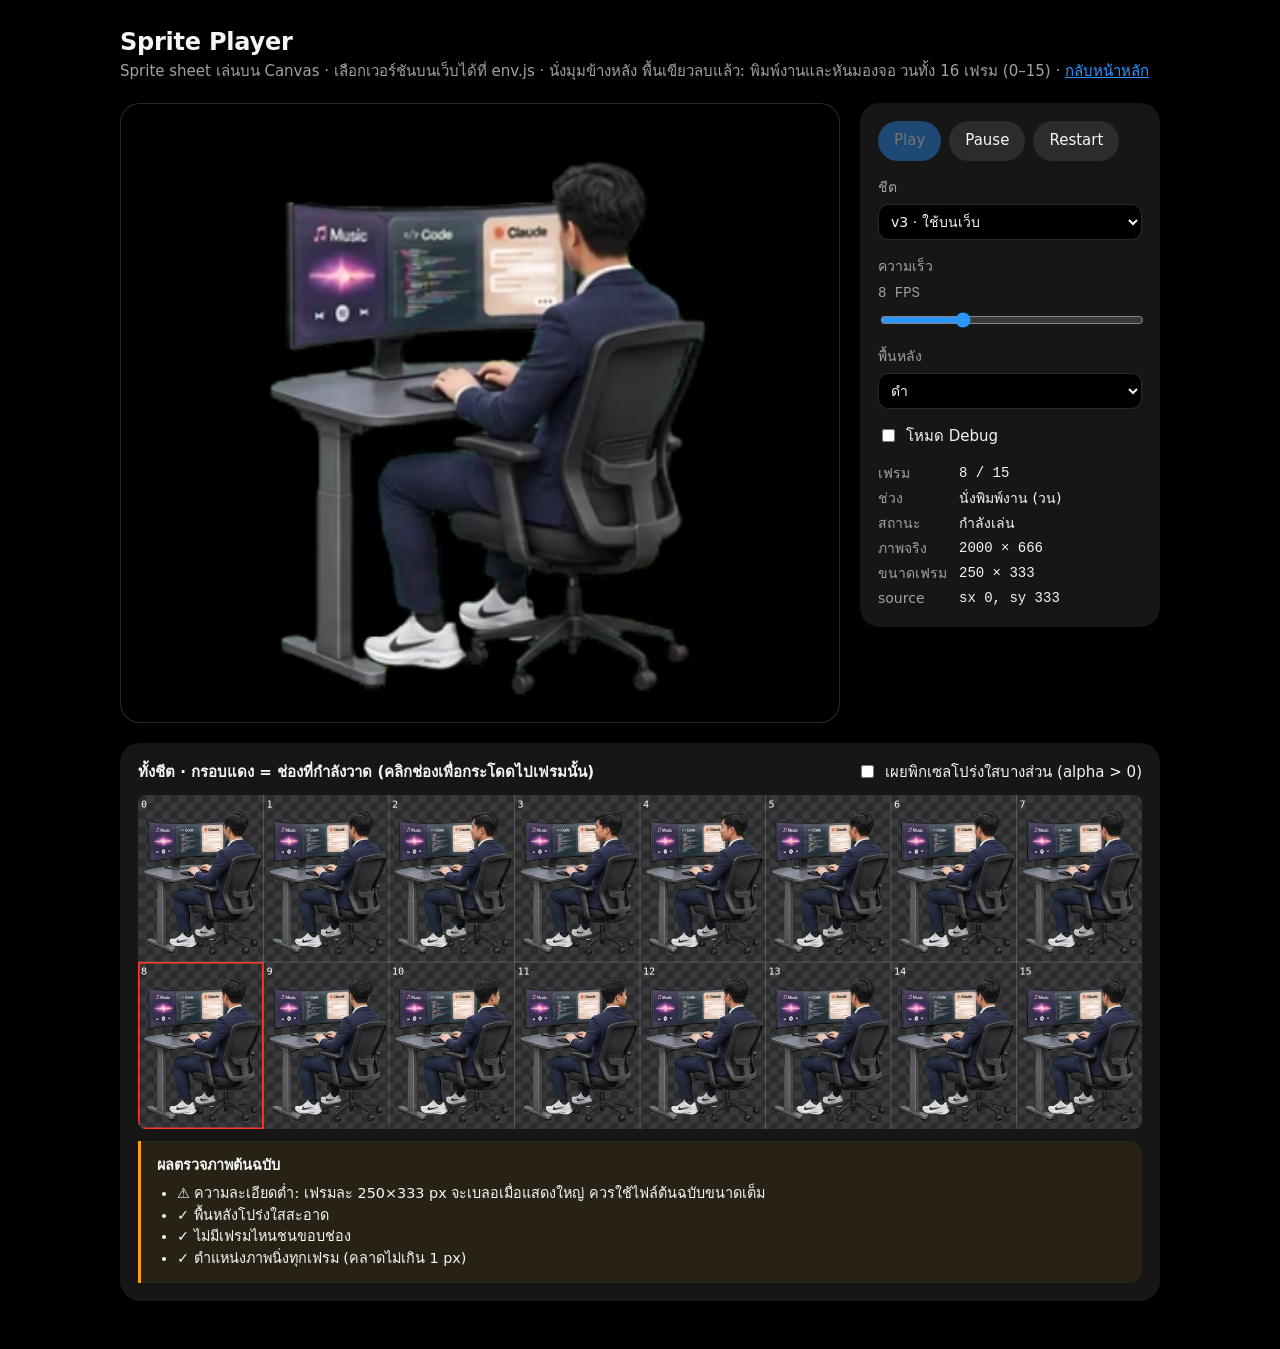
==== sprite.html @ 629b47de "Add the v3 green-screen sprite sheet and make it the default scripts/chroma_key.py turns the green b" ====
<!doctype html>
<html lang="th">
<head>
  <meta charset="utf-8">
  <meta name="viewport" content="width=device-width, initial-scale=1">
  <title>Sprite Player</title>
  <meta name="robots" content="noindex">
  <link rel="icon" href="assets/logo.svg?v=2" type="image/svg+xml">
  <style>
    :root { --bg: #000; --panel: #161617; --line: rgb(255 255 255 / 0.16); --text: #f5f5f7; --muted: #a1a1a6; --accent: #2997ff; }
    * { box-sizing: border-box; }
    body { margin: 0; padding: 24px 16px 48px; background: var(--bg); color: var(--text); font: 15px/1.5 system-ui, -apple-system, "Noto Sans Thai", sans-serif; }
    main { max-width: 1040px; margin: 0 auto; display: grid; gap: 20px; }
    h1 { margin: 0; font-size: 1.5rem; letter-spacing: -0.01em; }
    p { margin: 0; color: var(--muted); }
    a { color: var(--accent); }
    .player { display: grid; grid-template-columns: minmax(0, 1fr) 300px; gap: 20px; align-items: start; }
    .stage { position: relative; height: min(70vh, 620px); border: 1px solid var(--line); border-radius: 20px; overflow: hidden; }
    .stage[data-bg="dark"] { background: #000; }
    .stage[data-bg="light"] { background: #fff; }
    .stage[data-bg="checker"] { background: repeating-conic-gradient(#3a3a3c 0 25%, #2c2c2e 0 50%) 0 0 / 24px 24px; }
    .stage canvas { display: block; width: 100%; height: 100%; }
    .panel { display: grid; gap: 16px; padding: 18px; background: var(--panel); border-radius: 20px; }
    .row { display: flex; flex-wrap: wrap; gap: 8px; align-items: center; }
    button { min-height: 40px; padding: 0 16px; border: 0; border-radius: 999px; background: #2c2c2e; color: var(--text); font: inherit; cursor: pointer; }
    button:hover { background: #3a3a3c; }
    button.primary { background: var(--accent); color: #fff; }
    button:disabled { opacity: .4; cursor: default; }
    button:focus-visible, input:focus-visible, select:focus-visible { outline: 2px solid var(--accent); outline-offset: 2px; }
    label { display: grid; gap: 6px; color: var(--muted); font-size: .875rem; }
    .inline { display: flex; gap: 8px; align-items: center; color: var(--text); font-size: .9375rem; }
    input[type="range"] { width: 100%; accent-color: var(--accent); }
    select { min-height: 36px; border: 1px solid var(--line); border-radius: 10px; background: #000; color: var(--text); font: inherit; padding: 0 8px; }
    output, .mono { font-family: ui-monospace, "SF Mono", monospace; font-variant-numeric: tabular-nums; }
    .readout { display: grid; grid-template-columns: auto 1fr; gap: 4px 12px; margin: 0; font-size: .875rem; }
    .readout dt { color: var(--muted); }
    .readout dd { margin: 0; }
    .debug-only[hidden] { display: none; }
    .sheet-wrap { padding: 18px; background: var(--panel); border-radius: 20px; display: grid; gap: 12px; }
    .sheet { position: relative; width: 100%; background: repeating-conic-gradient(#3a3a3c 0 25%, #2c2c2e 0 50%) 0 0 / 16px 16px; border-radius: 8px; overflow: hidden; }
    .sheet canvas { display: block; width: 100%; height: auto; cursor: pointer; }
    .note { padding: 14px 16px; border-left: 3px solid #ff9f0a; background: rgb(255 159 10 / 0.08); border-radius: 0 12px 12px 0; color: var(--text); font-size: .9rem; }
    .note ul { margin: 6px 0 0; padding-left: 20px; }
    @media (max-width: 760px) { .player { grid-template-columns: minmax(0, 1fr); } .stage { height: 60vh; } }
  </style>
</head>
<body>
<main>
  <header>
    <h1>Sprite Player</h1>
    <p>Sprite sheet เล่นบน Canvas · เลือกเวอร์ชันบนเว็บได้ที่ env.js · <span id="sheet-desc"></span> · <a href="./">กลับหน้าหลัก</a></p>
  </header>

  <section class="player">
    <div class="stage" id="stage" data-bg="dark">
      <canvas id="canvas" role="img" aria-label="แอนิเมชันเดินเข้าโต๊ะแล้วพิมพ์งานบน MacBook"></canvas>
    </div>
    <div class="panel">
      <div class="row">
        <button class="primary" id="play" type="button">Play</button>
        <button id="pause" type="button">Pause</button>
        <button id="restart" type="button">Restart</button>
      </div>
      <label>ชีต
        <select id="sheet-pick"></select>
      </label>
      <label>ความเร็ว <output id="fps-out" class="mono">8 FPS</output>
        <input id="fps" type="range" min="1" max="24" step="1" value="8">
      </label>
      <label>พื้นหลัง
        <select id="bg">
          <option value="dark">ดำ</option>
          <option value="light">ขาว</option>
          <option value="checker">ตารางโปร่งใส</option>
        </select>
      </label>
      <label class="inline"><input id="debug" type="checkbox"> โหมด Debug</label>
      <div class="debug-only" id="debug-tools" hidden>
        <div class="row">
          <button id="prev" type="button">◀ Previous</button>
          <button id="next" type="button">Next ▶</button>
        </div>
      </div>
      <dl class="readout">
        <dt>เฟรม</dt><dd class="mono" id="r-frame">–</dd>
        <dt>ช่วง</dt><dd id="r-seg">–</dd>
        <dt>สถานะ</dt><dd id="r-state">–</dd>
        <dt>ภาพจริง</dt><dd class="mono" id="r-size">–</dd>
        <dt>ขนาดเฟรม</dt><dd class="mono" id="r-cell">–</dd>
        <dt>source</dt><dd class="mono" id="r-src">–</dd>
      </dl>
    </div>
  </section>

  <section class="sheet-wrap">
    <div class="row" style="justify-content: space-between">
      <strong>ทั้งชีต · กรอบแดง = ช่องที่กำลังวาด (คลิกช่องเพื่อกระโดดไปเฟรมนั้น)</strong>
      <label class="inline"><input id="reveal" type="checkbox"> เผยพิกเซลโปร่งใสบางส่วน (alpha &gt; 0)</label>
    </div>
    <div class="sheet"><canvas id="sheet"></canvas></div>
    <div class="note" id="report">
      <strong>ผลตรวจภาพต้นฉบับ</strong>
      <ul id="report-list"><li>กำลังตรวจ…</li></ul>
    </div>
  </section>
</main>

<script src="env.js?v=2"></script>
<script src="sprite-player.js?v=1"></script>
<script>
"use strict";
const $ = (id) => document.getElementById(id);
const SHEETS = window.SPRITES;
const ENV_VERSION = window.SITE_ENV.SPRITE_VERSION;
for (const key of Object.keys(SHEETS)) {
  const option = new Option(`${key}${key === ENV_VERSION ? " · ใช้บนเว็บ" : ""}`, key);
  $("sheet-pick").append(option);
}
$("sheet-pick").value = window.spriteVersion();

const canvas = $("canvas");
const sheet = $("sheet");
const sheetCtx = sheet.getContext("2d");
let player = null;
let config = null;
let image = null;
let revealed = null;

function readout(p) {
  const src = p.sourceRect(p.frame);
  $("r-frame").textContent = `${p.frame} / ${p.frameCount - 1}`;
  $("r-seg").textContent = config.segments[p.segment].name;
  $("r-state").textContent = p.playing ? "กำลังเล่น" : "หยุด";
  $("r-src").textContent = `sx ${src.x}, sy ${src.y}`;
  $("fps-out").textContent = `${p.fps} FPS`;
  $("play").disabled = p.playing;
  $("pause").disabled = !p.playing;
  drawSheet(p.frame);
}

async function load(key) {
  if (player) player.pause();
  config = SHEETS[key];
  $("sheet-desc").textContent = config.desc;
  $("report-list").innerHTML = "<li>กำลังตรวจ…</li>";
  image = new Image();
  image.src = config.src;
  try { await image.decode(); } catch {
    $("report-list").innerHTML = `<li>โหลดภาพ ${config.src} ไม่สำเร็จ</li>`;
    return;
  }
  revealed = null;
  sheet.width = image.naturalWidth;
  sheet.height = image.naturalHeight;
  player = new SpritePlayer({
    canvas, image, cols: config.cols, rows: config.rows, segments: config.segments,
    fps: config.fps, onFrame: readout,
  });
  $("fps").value = config.fps;
  player.setDebug($("debug").checked);
  $("r-size").textContent = `${image.naturalWidth} × ${image.naturalHeight}`;
  $("r-cell").textContent = `${player.frameWidth} × ${player.frameHeight}`;
  player.resize();
  player.play();
  report(player);
}

// Alpha in the sheet is drawn as-is; "reveal" multiplies it so near-invisible residue shows.
function revealCanvas() {
  if (revealed) return revealed;
  revealed = document.createElement("canvas");
  revealed.width = image.naturalWidth;
  revealed.height = image.naturalHeight;
  const c = revealed.getContext("2d");
  c.drawImage(image, 0, 0);
  const data = c.getImageData(0, 0, revealed.width, revealed.height);
  for (let i = 3; i < data.data.length; i += 4) {
    if (data.data[i] > 0) data.data[i] = Math.min(255, data.data[i] * 40);
  }
  c.putImageData(data, 0, 0);
  return revealed;
}

function drawSheet(current) {
  sheetCtx.clearRect(0, 0, sheet.width, sheet.height);
  sheetCtx.drawImage($("reveal").checked ? revealCanvas() : image, 0, 0);
  const fw = player.frameWidth, fh = player.frameHeight;
  sheetCtx.lineWidth = 1;
  sheetCtx.strokeStyle = "rgb(255 255 255 / 0.35)";
  for (let c = 1; c < player.cols; c++) { sheetCtx.beginPath(); sheetCtx.moveTo(c * fw, 0); sheetCtx.lineTo(c * fw, sheet.height); sheetCtx.stroke(); }
  for (let r = 1; r < player.rows; r++) { sheetCtx.beginPath(); sheetCtx.moveTo(0, r * fh); sheetCtx.lineTo(sheet.width, r * fh); sheetCtx.stroke(); }
  sheetCtx.font = `${Math.round(sheet.width / 100)}px ui-monospace, monospace`;
  sheetCtx.fillStyle = "#fff";
  for (let i = 0; i < player.frameCount; i++) {
    const s = player.sourceRect(i);
    sheetCtx.fillText(String(i), s.x + 6, s.y + sheet.width / 80);
  }
  const s = player.sourceRect(current);
  sheetCtx.lineWidth = 3;
  sheetCtx.strokeStyle = "#ff3b30";
  sheetCtx.strokeRect(s.x + 1.5, s.y + 1.5, s.w - 3, s.h - 3);
}

sheet.addEventListener("click", (e) => {
  if (!player) return;
  const box = sheet.getBoundingClientRect();
  const x = (e.clientX - box.left) / box.width * sheet.width;
  const y = (e.clientY - box.top) / box.height * sheet.height;
  player.pause();
  player.show(Math.floor(y / player.frameHeight) * player.cols + Math.floor(x / player.frameWidth));
});
$("play").addEventListener("click", () => player && player.play());
$("pause").addEventListener("click", () => player && player.pause());
$("restart").addEventListener("click", () => { if (player) { player.restart(); player.play(); } });
$("fps").addEventListener("input", (e) => player && player.setFps(Number(e.target.value)));
$("bg").addEventListener("change", (e) => { $("stage").dataset.bg = e.target.value; });
$("debug").addEventListener("change", (e) => { $("debug-tools").hidden = !e.target.checked; if (player) player.setDebug(e.target.checked); });
$("prev").addEventListener("click", () => player && player.step(-1));
$("next").addEventListener("click", () => player && player.step(1));
$("reveal").addEventListener("change", () => player && drawSheet(player.frame));
$("sheet-pick").addEventListener("change", (e) => {
  load(e.target.value);
  const url = new URL(location.href);
  url.searchParams.set("sprite", e.target.value);
  history.replaceState(null, "", url);
});
new ResizeObserver(() => player && player.resize()).observe(canvas);
load($("sheet-pick").value);

// Checks the real pixels, cell by cell, and lists what cropping cannot fix.
function report(p) {
  const c = document.createElement("canvas");
  c.width = image.naturalWidth;
  c.height = image.naturalHeight;
  const ctx = c.getContext("2d", { willReadFrequently: true });
  ctx.drawImage(image, 0, 0);
  const { data } = ctx.getImageData(0, 0, c.width, c.height);
  const alphaAt = (x, y) => data[(y * c.width + x) * 4 + 3];
  const bad = [];
  const ok = [];

  let faint = 0, opaque = 0;
  for (let i = 3; i < data.length; i += 4) {
    if (data[i] > 0 && data[i] < 16) faint++;
    if (data[i] === 255) opaque++;
  }
  const total = c.width * c.height;
  const faintPct = faint / total * 100;
  if (faintPct > 1) bad.push(`พื้นหลังไม่โปร่งใสสนิท: ${faintPct.toFixed(0)}% ของพิกเซลมี alpha 1–15 (คราบจาง ๆ ติ๊ก “เผยพิกเซล” เพื่อดู) การ crop ลบไม่ได้ ต้องแก้ไฟล์ต้นฉบับ`);
  else ok.push("พื้นหลังโปร่งใสสะอาด");
  if (opaque / total < 0.001) bad.push("แทบไม่มีพิกเซลทึบ 100% ตัวคนและโต๊ะจะโปร่งแสงเล็กน้อย");

  const fw = p.frameWidth, fh = p.frameHeight;
  if (!Number.isInteger(fw) || !Number.isInteger(fh)) bad.push(`ขนาดภาพ ${c.width}×${c.height} หาร 8×2 ไม่ลงตัว (เฟรมละ ${fw}×${fh}) ขอบเฟรมอยู่กลางพิกเซล ควร export ให้หารลงตัว`);
  if (fh < 400) bad.push(`ความละเอียดต่ำ: เฟรมละ ${Math.round(fw)}×${Math.round(fh)} px จะเบลอเมื่อแสดงใหญ่ ควรใช้ไฟล์ต้นฉบับขนาดเต็ม`);

  // Per cell: content box (alpha > 128) and whether it touches the cell edge.
  const boxes = [], clipped = [];
  for (let i = 0; i < p.frameCount; i++) {
    const s = p.sourceRect(i);
    const x0 = Math.ceil(s.x), x1 = Math.floor(s.x + s.w) - 1, y0 = Math.ceil(s.y), y1 = Math.floor(s.y + s.h) - 1;
    let l = Infinity, r = -1, t = Infinity, b = -1;
    for (let y = y0; y <= y1; y++) for (let x = x0; x <= x1; x++) {
      if (alphaAt(x, y) > 128) { if (x < l) l = x; if (x > r) r = x; if (y < t) t = y; if (y > b) b = y; }
    }
    boxes.push({ l: l - x0, r: r - x0, t: t - y0, b: b - y0 });
    if (l === x0 || r === x1 || t === y0 || b === y1) clipped.push(i);
  }
  if (clipped.length) bad.push(`เฟรม ${clipped.join(", ")}: ภาพชนขอบช่อง ถูกตัดตั้งแต่ในต้นฉบับ`);
  else ok.push("ไม่มีเฟรมไหนชนขอบช่อง");
  const spread = (k) => Math.max(...boxes.map((x) => x[k])) - Math.min(...boxes.map((x) => x[k]));
  const drift = Math.max(spread("l"), spread("r"), spread("t"), spread("b"));
  if (drift > 4) bad.push(`กรอบเนื้อภาพขยับระหว่างเฟรมสูงสุด ${drift} px (ตัวคนหรือโต๊ะเปลี่ยนตำแหน่ง/ขนาด) แบ่งช่องเท่ากันแก้ไม่ได้`);
  else ok.push(`ตำแหน่งภาพนิ่งทุกเฟรม (คลาดไม่เกิน ${drift} px)`);

  $("report-list").innerHTML = [...bad.map((t) => `<li>⚠ ${t}</li>`), ...ok.map((t) => `<li>✓ ${t}</li>`)].join("");
}
</script>
</body>
</html>
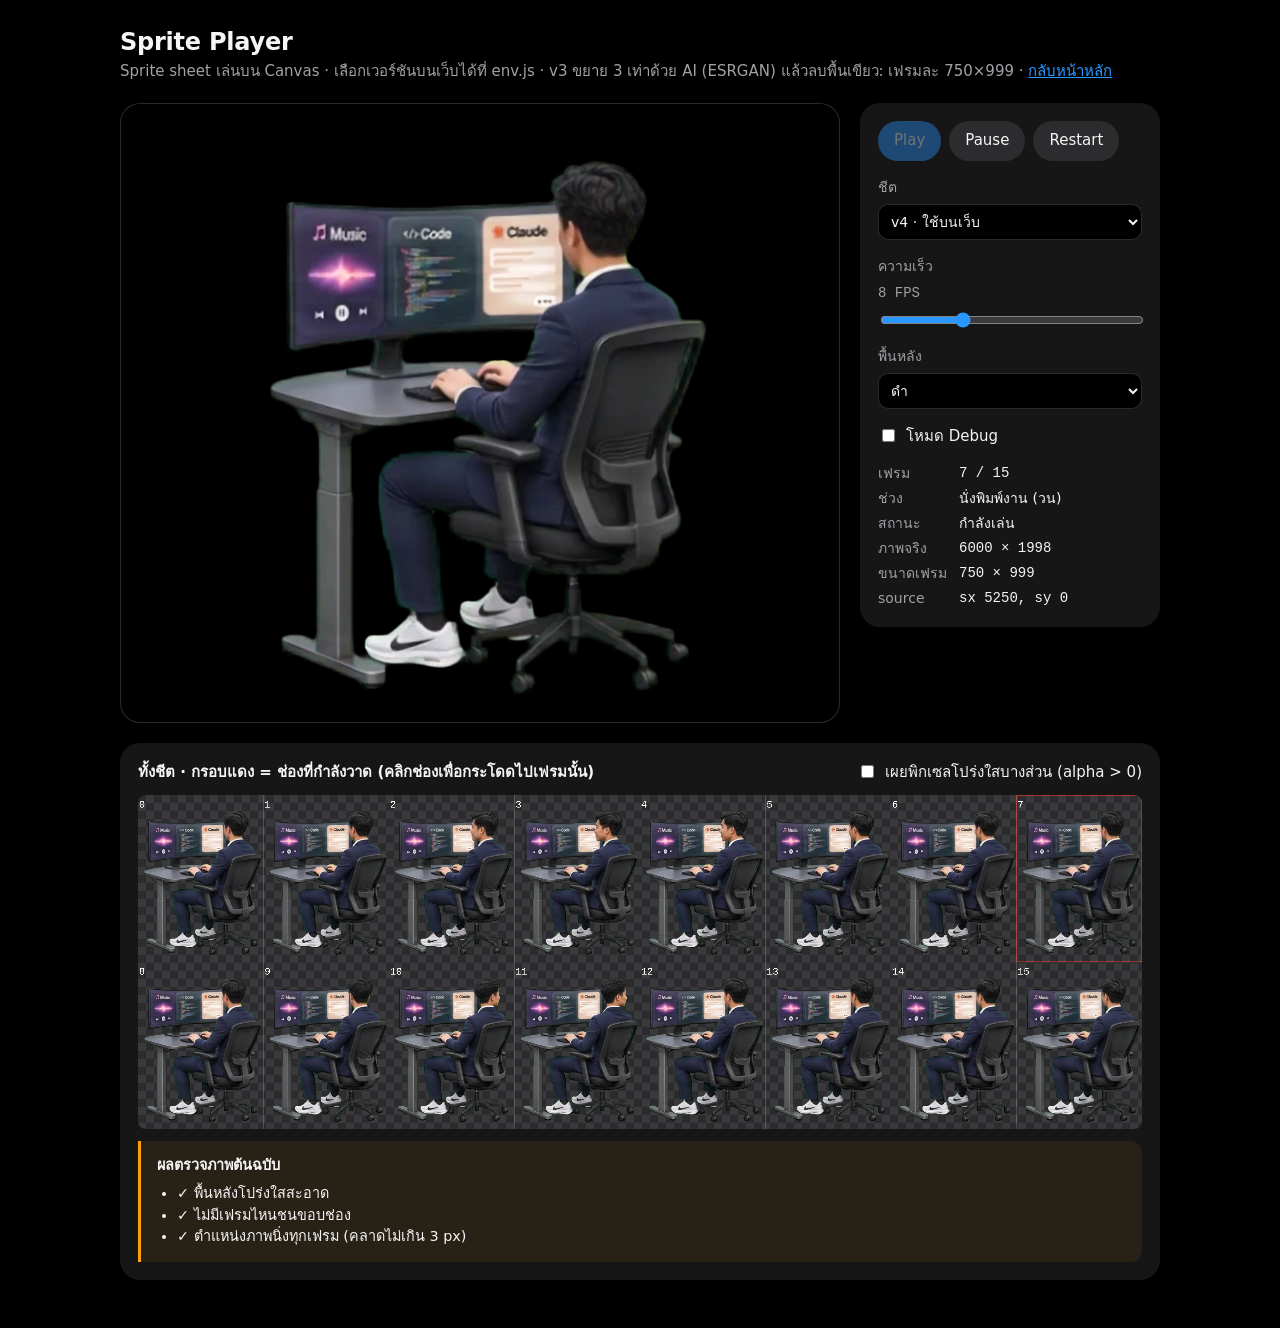
==== commit 6c2ba775: "Sharpen the About figure with a 3x upscaled sprite sheet v4 is v3 upscaled 3x with ESRGAN (UpscalerJ" ====
--- a/sprite.html
+++ b/sprite.html
@@ -105,8 +105,8 @@
   </section>
 </main>
 
-<script src="env.js?v=2"></script>
-<script src="sprite-player.js?v=1"></script>
+<script src="env.js?v=3"></script>
+<script src="sprite-player.js?v=2"></script>
 <script>
 "use strict";
 const $ = (id) => document.getElementById(id);
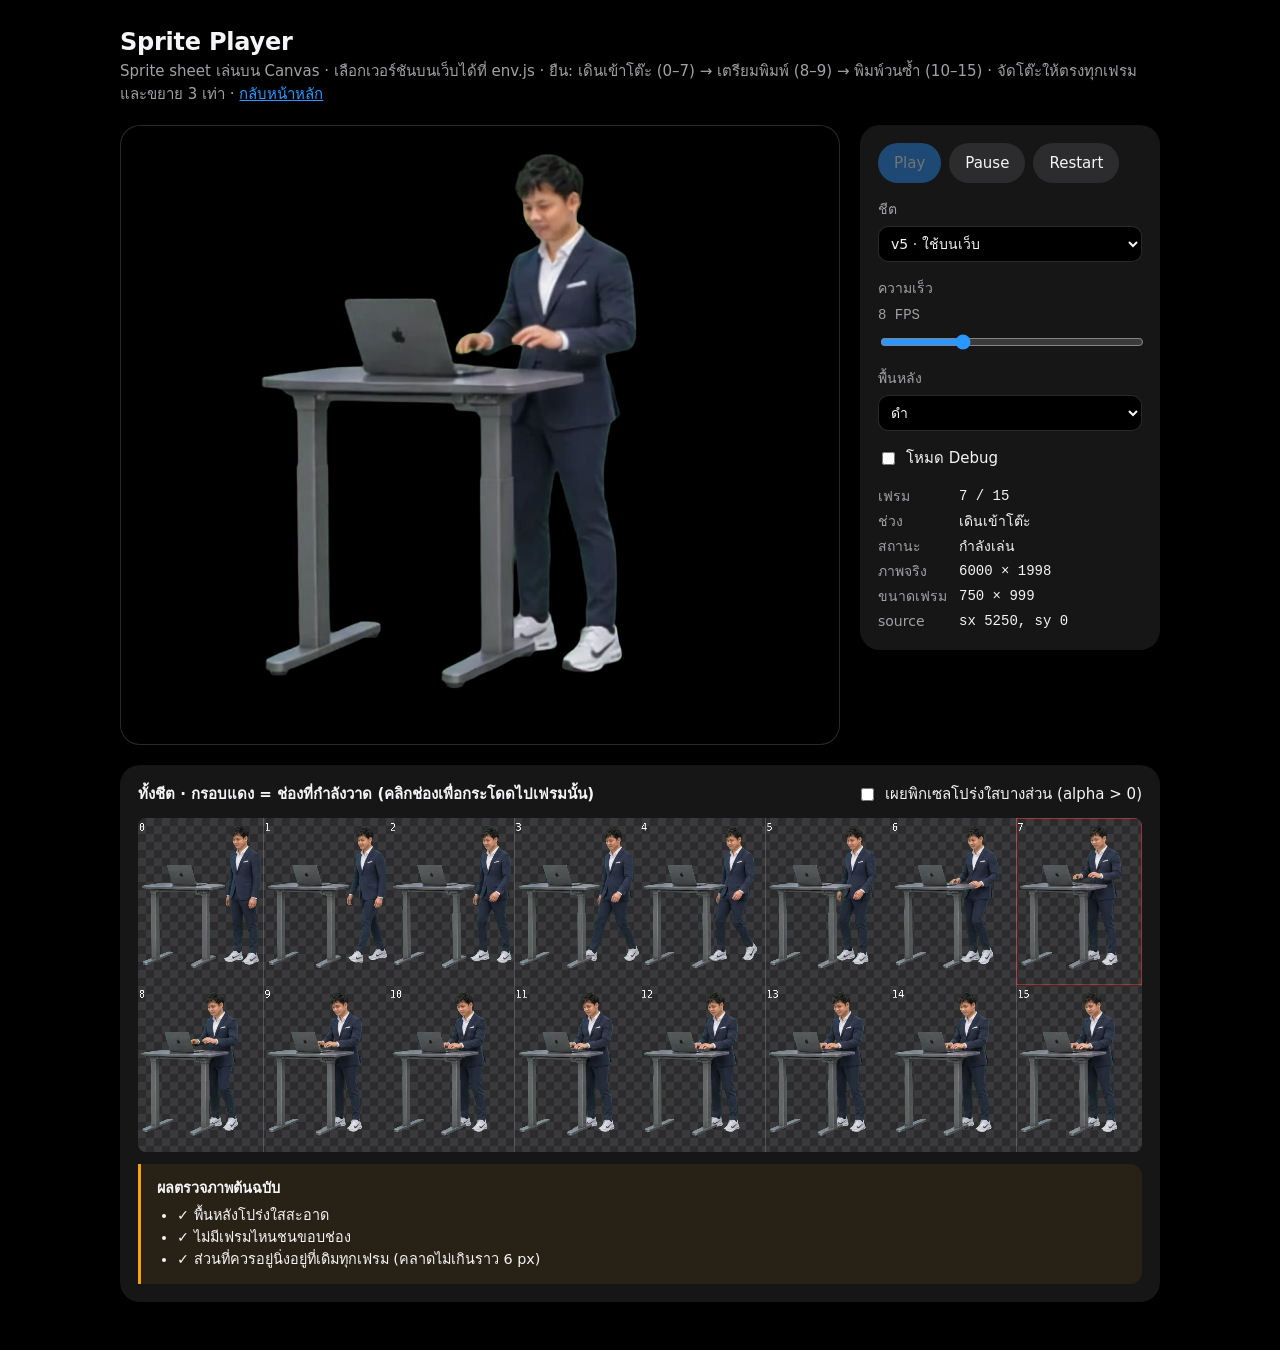
==== commit 359c1424: "Add the v5 walk-in sheet, aligned on the desk, as the default The source sheet's cells are not evenl" ====
--- a/sprite.html
+++ b/sprite.html
@@ -105,7 +105,7 @@
   </section>
 </main>
 
-<script src="env.js?v=3"></script>
+<script src="env.js?v=4"></script>
 <script src="sprite-player.js?v=2"></script>
 <script>
 "use strict";
@@ -129,7 +129,7 @@
 function readout(p) {
   const src = p.sourceRect(p.frame);
   $("r-frame").textContent = `${p.frame} / ${p.frameCount - 1}`;
-  $("r-seg").textContent = config.segments[p.segment].name;
+  $("r-seg").textContent = p.segments[p.segment].name;
   $("r-state").textContent = p.playing ? "กำลังเล่น" : "หยุด";
   $("r-src").textContent = `sx ${src.x}, sy ${src.y}`;
   $("fps-out").textContent = `${p.fps} FPS`;
@@ -138,17 +138,22 @@
   drawSheet(p.frame);
 }
 
+let loading = 0;
 async function load(key) {
+  const token = ++loading;
   if (player) player.pause();
+  player = null;
   config = SHEETS[key];
   $("sheet-desc").textContent = config.desc;
   $("report-list").innerHTML = "<li>กำลังตรวจ…</li>";
   image = new Image();
   image.src = config.src;
   try { await image.decode(); } catch {
-    $("report-list").innerHTML = `<li>โหลดภาพ ${config.src} ไม่สำเร็จ</li>`;
+    if (token === loading) $("report-list").innerHTML = `<li>โหลดภาพ ${config.src} ไม่สำเร็จ</li>`;
     return;
   }
+  // A newer choice was made while this image decoded: let that one win.
+  if (token !== loading) return;
   revealed = null;
   sheet.width = image.naturalWidth;
   sheet.height = image.naturalHeight;
@@ -268,10 +273,51 @@
   }
   if (clipped.length) bad.push(`เฟรม ${clipped.join(", ")}: ภาพชนขอบช่อง ถูกตัดตั้งแต่ในต้นฉบับ`);
   else ok.push("ไม่มีเฟรมไหนชนขอบช่อง");
-  const spread = (k) => Math.max(...boxes.map((x) => x[k])) - Math.min(...boxes.map((x) => x[k]));
-  const drift = Math.max(spread("l"), spread("r"), spread("t"), spread("b"));
-  if (drift > 4) bad.push(`กรอบเนื้อภาพขยับระหว่างเฟรมสูงสุด ${drift} px (ตัวคนหรือโต๊ะเปลี่ยนตำแหน่ง/ขนาด) แบ่งช่องเท่ากันแก้ไม่ได้`);
-  else ok.push(`ตำแหน่งภาพนิ่งทุกเฟรม (คลาดไม่เกิน ${drift} px)`);
+  // Still parts: pixels opaque in at least 80% of frames (the desk, the chair, the screens).
+  // Each frame is matched against frame 0 on those pixels only, so a person walking across the
+  // cell does not count as drift. Done on a downscaled copy (120 px wide cells) for speed.
+  const small = 120 / fw;
+  const sw = 120, sh = Math.round(fh * small);
+  const sc = document.createElement("canvas");
+  sc.width = sw * p.cols;
+  sc.height = sh * p.rows;
+  const sctx = sc.getContext("2d", { willReadFrequently: true });
+  for (let i = 0; i < p.frameCount; i++) {
+    const s = p.sourceRect(i);
+    sctx.drawImage(image, s.x, s.y, s.w, s.h, (i % p.cols) * sw, Math.floor(i / p.cols) * sh, sw, sh);
+  }
+  const sd = sctx.getImageData(0, 0, sc.width, sc.height).data;
+  const cellAlpha = (i) => {
+    const out = new Float32Array(sw * sh);
+    const ox = (i % p.cols) * sw, oy = Math.floor(i / p.cols) * sh;
+    for (let y = 0; y < sh; y++) for (let x = 0; x < sw; x++) out[y * sw + x] = sd[((oy + y) * sc.width + ox + x) * 4 + 3] / 255;
+    return out;
+  };
+  const cells = Array.from({ length: p.frameCount }, (_, i) => cellAlpha(i));
+  const still = new Uint8Array(sw * sh);
+  for (let k = 0; k < sw * sh; k++) {
+    let n = 0;
+    for (const c of cells) if (c[k] > 0.5) n++;
+    still[k] = n >= p.frameCount * 0.8 ? 1 : 0;
+  }
+  const R = 6;
+  let drift = 0, worst = 0;
+  for (let i = 1; i < p.frameCount; i++) {
+    let best = Infinity, bx = 0, by = 0;
+    for (let dy = -R; dy <= R; dy++) for (let dx = -R; dx <= R; dx++) {
+      let err = 0;
+      for (let y = R; y < sh - R; y++) for (let x = R; x < sw - R; x++) {
+        const k = y * sw + x;
+        if (still[k]) err += Math.abs(cells[i][(y + dy) * sw + x + dx] - cells[0][k]);
+      }
+      if (err < best || (err === best && Math.abs(dx) + Math.abs(dy) < Math.abs(bx) + Math.abs(by))) { best = err; bx = dx; by = dy; }
+    }
+    const d = Math.round(Math.max(Math.abs(bx), Math.abs(by)) / small);
+    if (d > drift) { drift = d; worst = i; }
+  }
+  const tol = Math.max(2, Math.round(1 / small));
+  if (drift > tol) bad.push(`ส่วนที่ควรอยู่นิ่ง (เช่นโต๊ะ) ขยับระหว่างเฟรม ประมาณ ${drift} px (มากสุดที่เฟรม ${worst} เทียบเฟรม 0) แบ่งช่องเท่ากันแก้ไม่ได้ ต้องแก้ภาพต้นฉบับหรือจัดแนวใหม่ (scripts/stabilize.py)`);
+  else ok.push(`ส่วนที่ควรอยู่นิ่งอยู่ที่เดิมทุกเฟรม (คลาดไม่เกินราว ${tol} px)`);
 
   $("report-list").innerHTML = [...bad.map((t) => `<li>⚠ ${t}</li>`), ...ok.map((t) => `<li>✓ ${t}</li>`)].join("");
 }
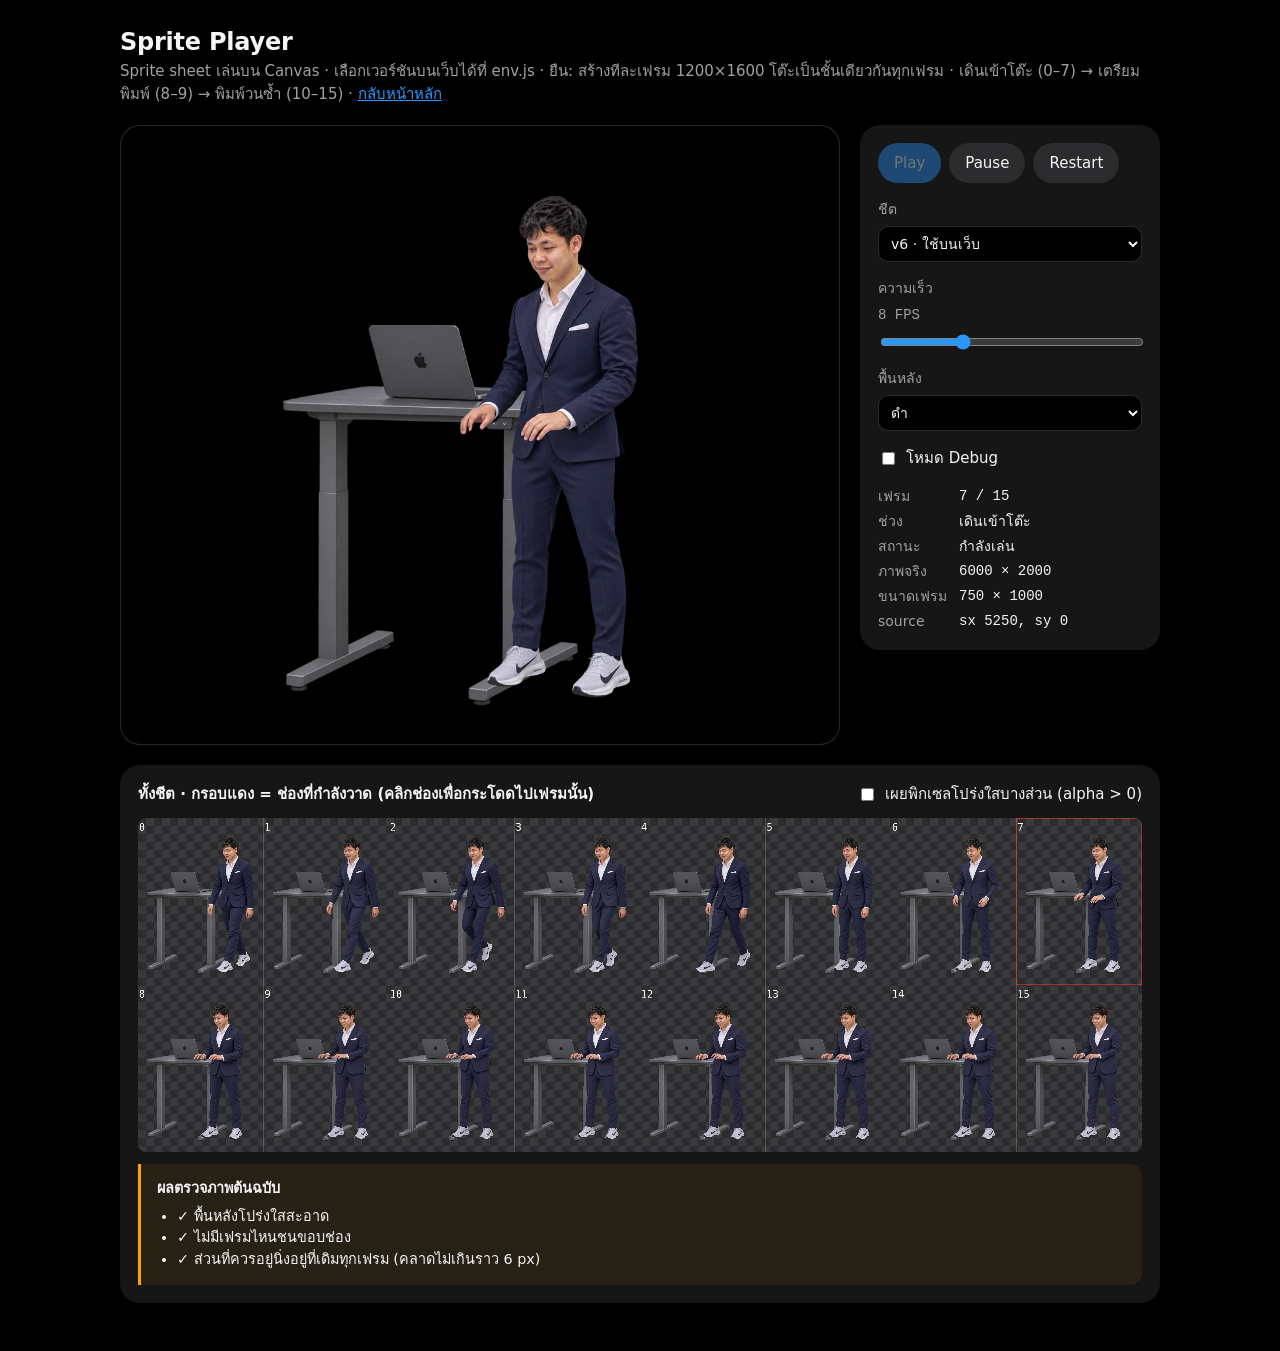
==== commit 129f98f6: "Use the per-frame v6 walk-to-desk sheet for the About figure The 16 frames were made one at a time a" ====
--- a/sprite.html
+++ b/sprite.html
@@ -105,7 +105,7 @@
   </section>
 </main>
 
-<script src="env.js?v=4"></script>
+<script src="env.js?v=5"></script>
 <script src="sprite-player.js?v=2"></script>
 <script>
 "use strict";
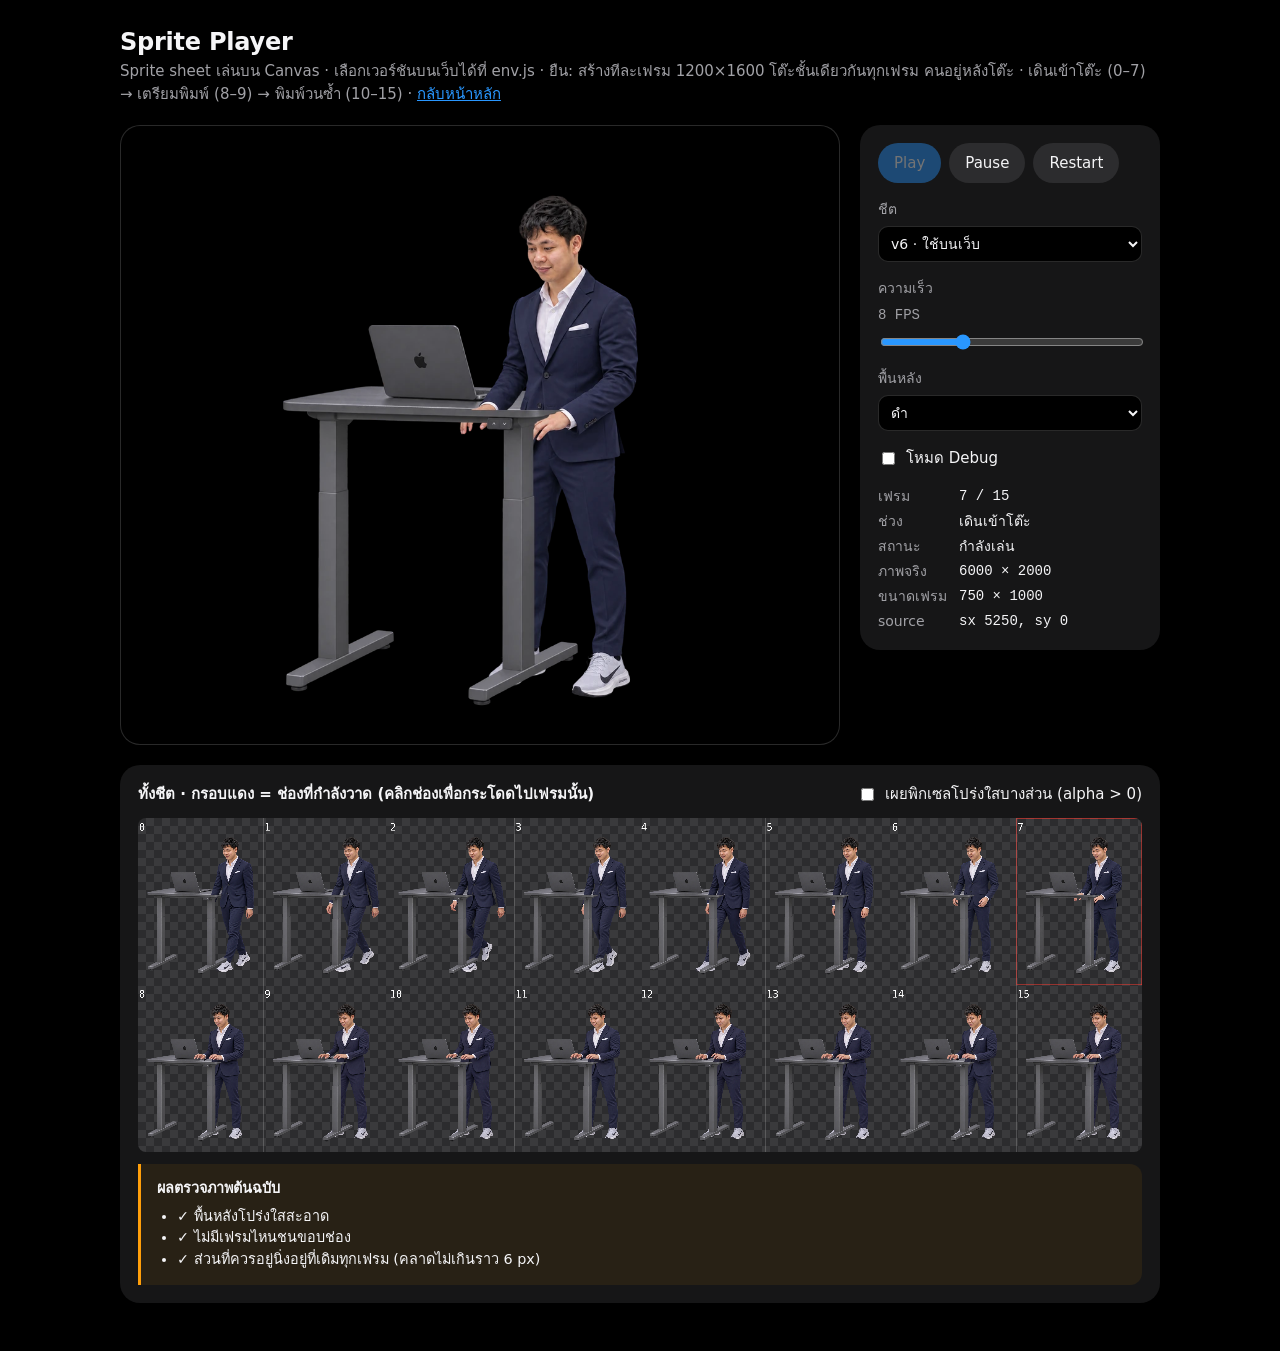
==== commit c0617548: "Put the v6 person behind the desk The supplied frames drew the person over the desk wherever they ov" ====
--- a/sprite.html
+++ b/sprite.html
@@ -105,7 +105,7 @@
   </section>
 </main>
 
-<script src="env.js?v=5"></script>
+<script src="env.js?v=6"></script>
 <script src="sprite-player.js?v=2"></script>
 <script>
 "use strict";
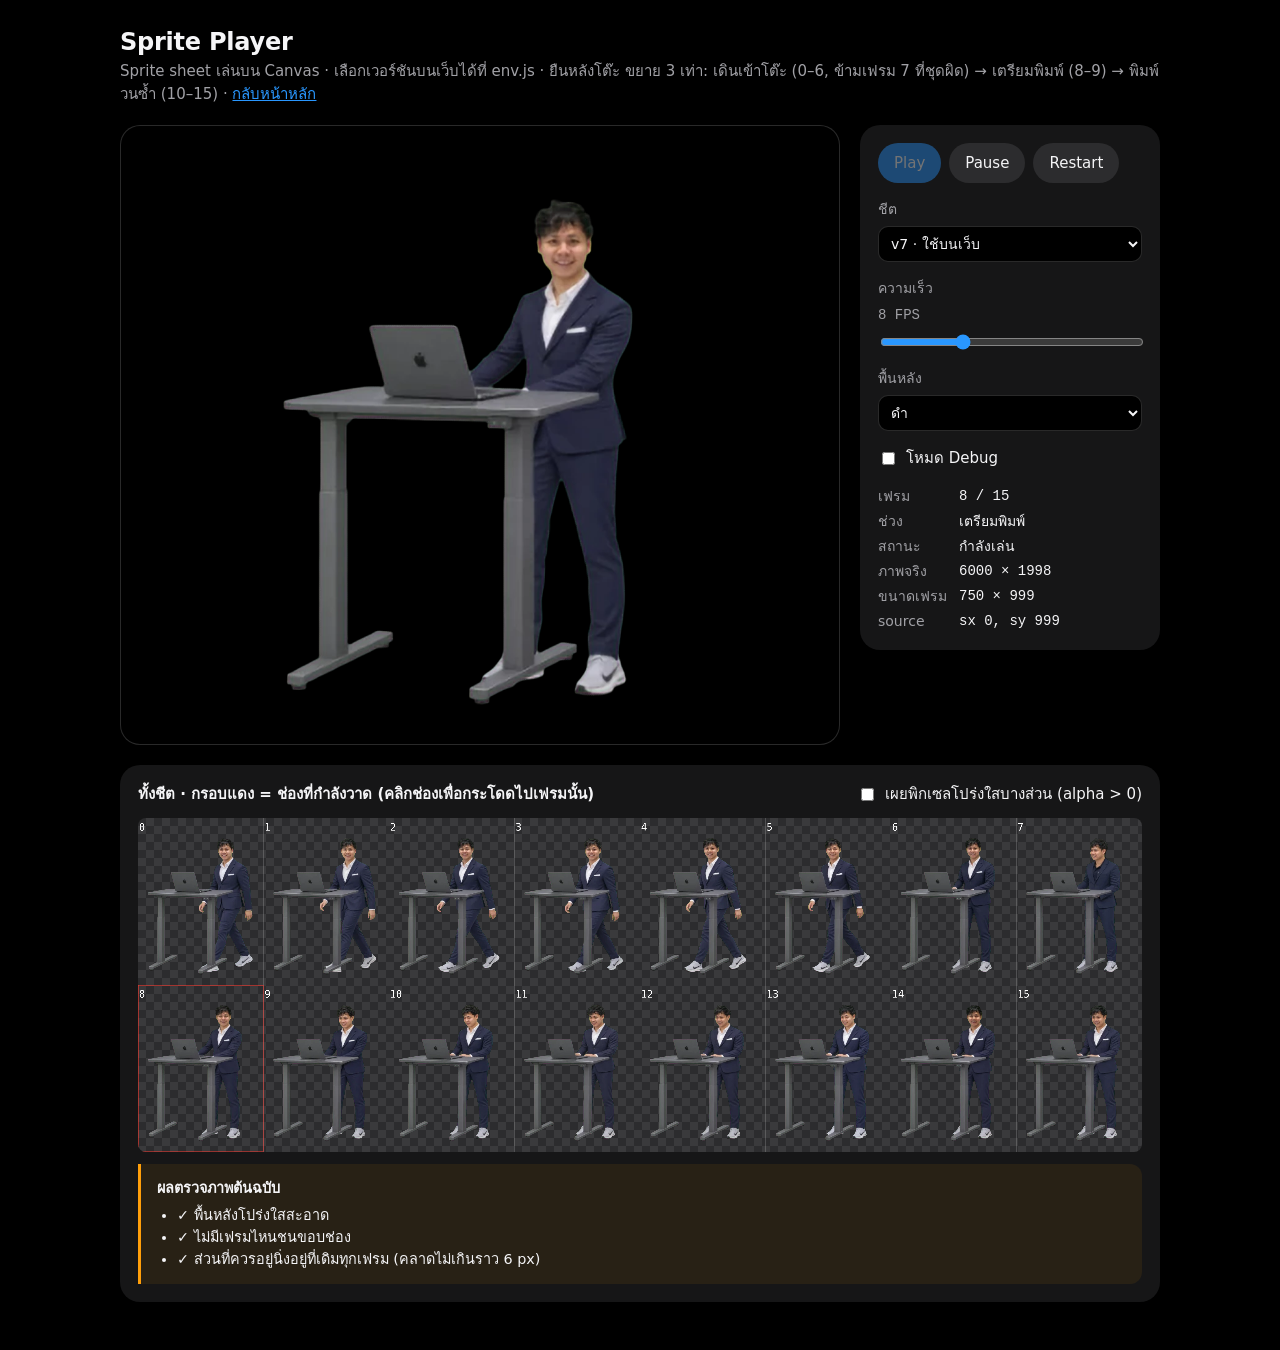
==== commit 70ddcecb: "Add the v7 behind-the-desk sheet and make it the default The new 8 x 2 sheet keeps the desk still in" ====
--- a/sprite.html
+++ b/sprite.html
@@ -105,7 +105,7 @@
   </section>
 </main>
 
-<script src="env.js?v=6"></script>
+<script src="env.js?v=7"></script>
 <script src="sprite-player.js?v=2"></script>
 <script>
 "use strict";
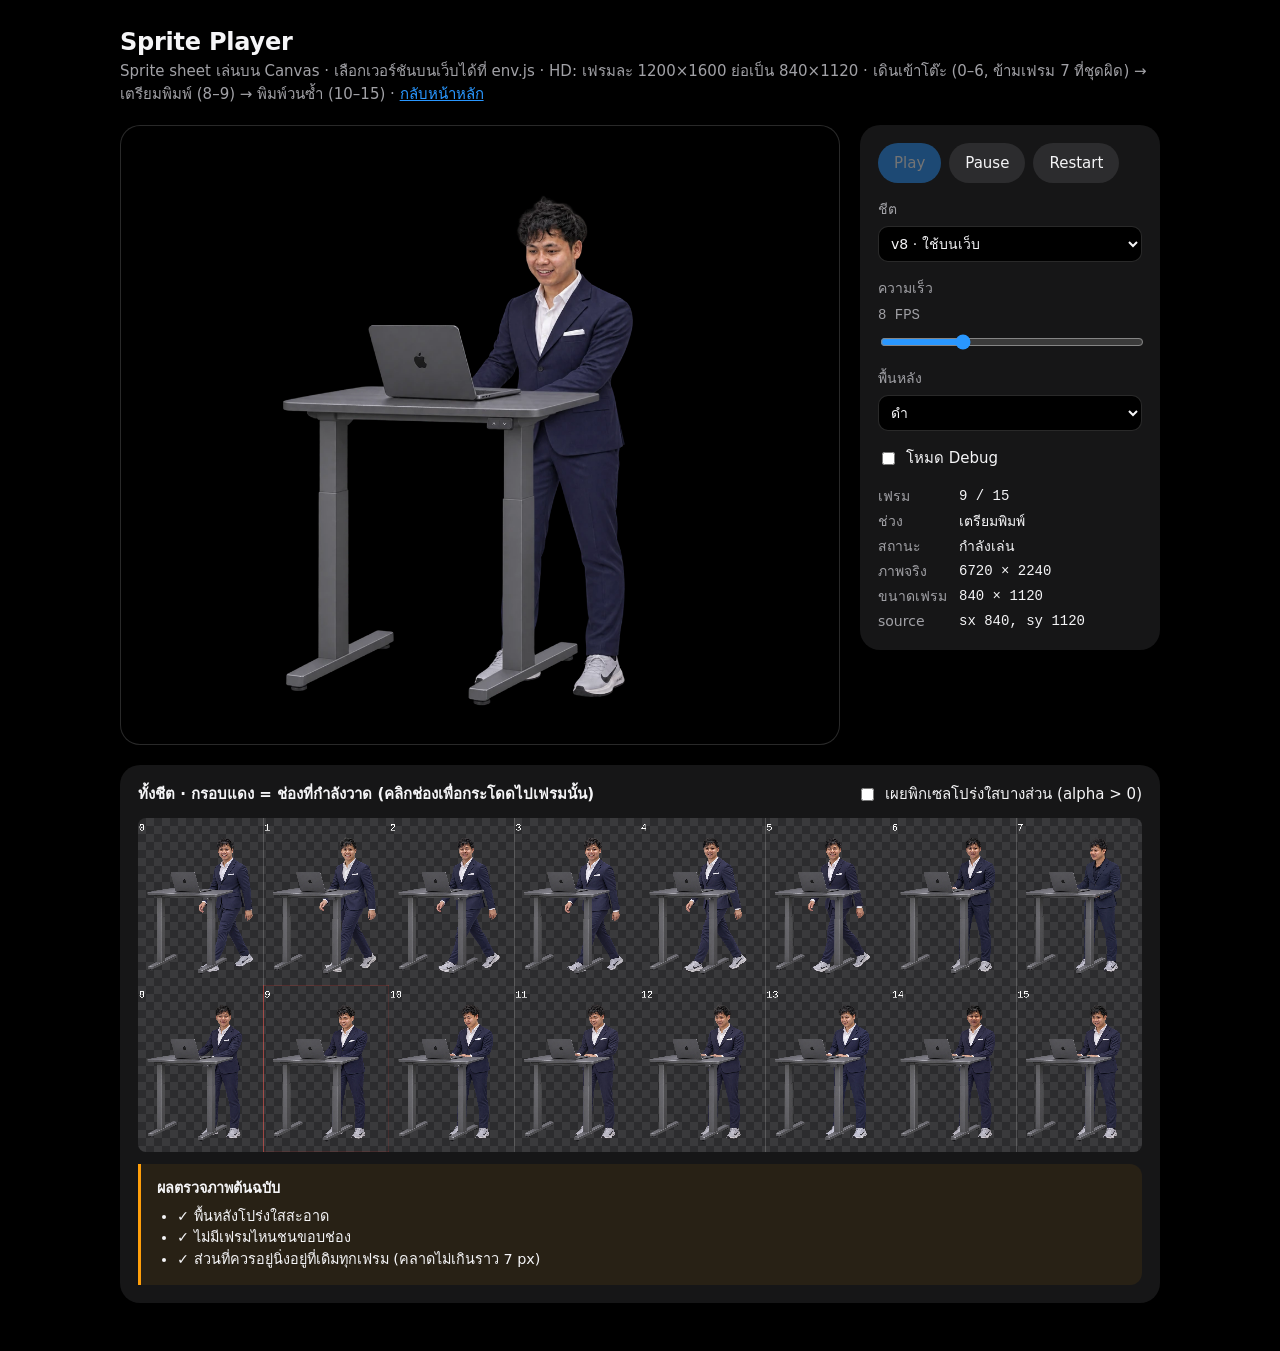
==== commit 5bc7947e: "Use the HD v8 frames for the About figure The 16 frames come as separate 1200 x 1600 images with the" ====
--- a/sprite.html
+++ b/sprite.html
@@ -105,7 +105,7 @@
   </section>
 </main>
 
-<script src="env.js?v=7"></script>
+<script src="env.js?v=8"></script>
 <script src="sprite-player.js?v=2"></script>
 <script>
 "use strict";
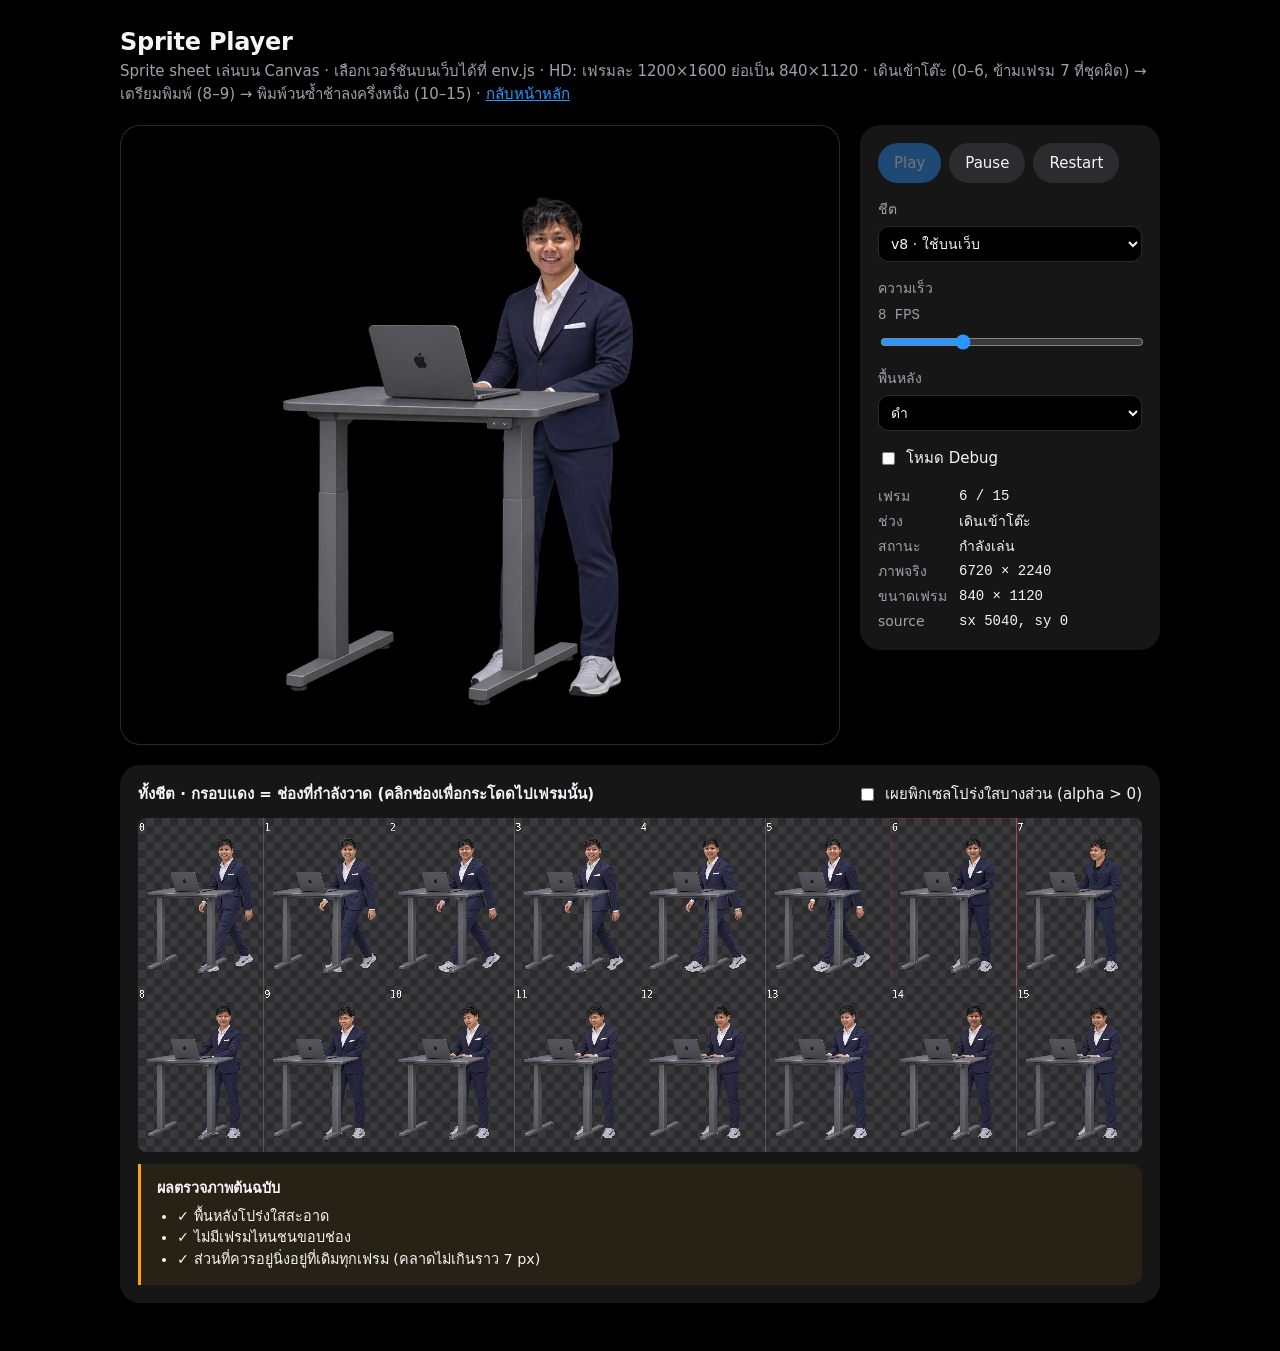
==== commit ef4ee1d8: "Slow down the typing loop in the About figure A segment can now set speed, a multiplier of fps for t" ====
--- a/sprite.html
+++ b/sprite.html
@@ -105,8 +105,8 @@
   </section>
 </main>
 
-<script src="env.js?v=8"></script>
-<script src="sprite-player.js?v=2"></script>
+<script src="env.js?v=10"></script>
+<script src="sprite-player.js?v=4"></script>
 <script>
 "use strict";
 const $ = (id) => document.getElementById(id);
@@ -158,7 +158,7 @@
   sheet.width = image.naturalWidth;
   sheet.height = image.naturalHeight;
   player = new SpritePlayer({
-    canvas, image, cols: config.cols, rows: config.rows, segments: config.segments,
+    canvas, image, cols: config.cols, rows: config.rows, segments: config.segments, repeat: Boolean(config.repeat),
     fps: config.fps, onFrame: readout,
   });
   $("fps").value = config.fps;
